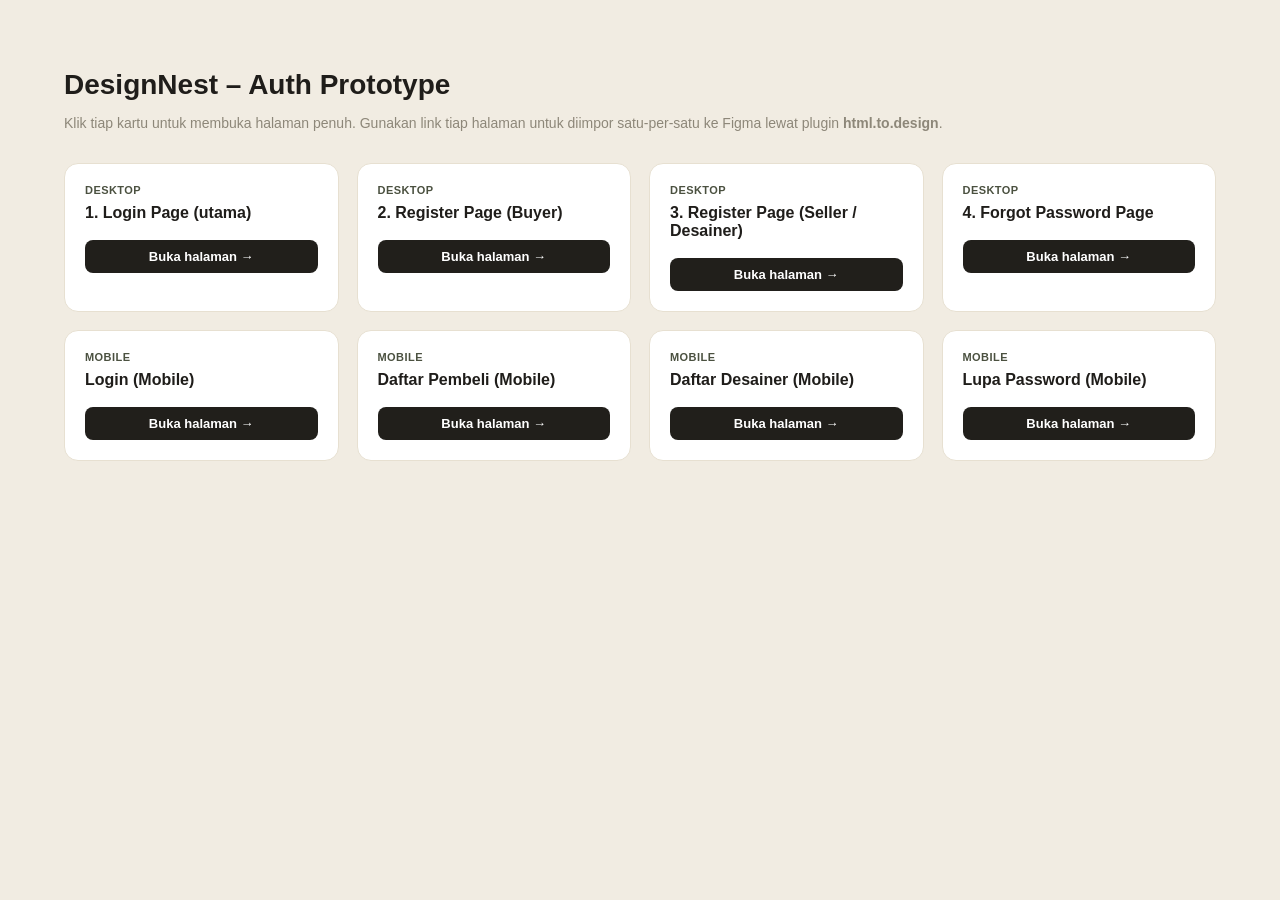
==== index.html @ d2ca40c4 "Add DesignNest auth prototype (desktop & mobile, 8 pages)" ====
<!DOCTYPE html>
<html lang="id">
<head>
<meta charset="UTF-8" />
<title>DesignNest – Prototype Index</title>
<meta name="viewport" content="width=device-width, initial-scale=1.0" />
<link rel="stylesheet" href="assets/style.css" />
</head>
<body>

<div class="gallery">
  <h1>DesignNest – Auth Prototype</h1>
  <p class="lead">Klik tiap kartu untuk membuka halaman penuh. Gunakan link tiap halaman untuk diimpor satu-per-satu ke Figma lewat plugin <strong>html.to.design</strong>.</p>

  <div class="gallery-grid">
    <div class="gallery-card">
      <span class="tag">Desktop</span>
      <h3>1. Login Page (utama)</h3>
      <a class="open" href="login.html">Buka halaman →</a>
    </div>
    <div class="gallery-card">
      <span class="tag">Desktop</span>
      <h3>2. Register Page (Buyer)</h3>
      <a class="open" href="register-buyer.html">Buka halaman →</a>
    </div>
    <div class="gallery-card">
      <span class="tag">Desktop</span>
      <h3>3. Register Page (Seller / Desainer)</h3>
      <a class="open" href="register-seller.html">Buka halaman →</a>
    </div>
    <div class="gallery-card">
      <span class="tag">Desktop</span>
      <h3>4. Forgot Password Page</h3>
      <a class="open" href="forgot-password.html">Buka halaman →</a>
    </div>
    <div class="gallery-card">
      <span class="tag">Mobile</span>
      <h3>Login (Mobile)</h3>
      <a class="open" href="mobile-login.html">Buka halaman →</a>
    </div>
    <div class="gallery-card">
      <span class="tag">Mobile</span>
      <h3>Daftar Pembeli (Mobile)</h3>
      <a class="open" href="mobile-register-buyer.html">Buka halaman →</a>
    </div>
    <div class="gallery-card">
      <span class="tag">Mobile</span>
      <h3>Daftar Desainer (Mobile)</h3>
      <a class="open" href="mobile-register-seller.html">Buka halaman →</a>
    </div>
    <div class="gallery-card">
      <span class="tag">Mobile</span>
      <h3>Lupa Password (Mobile)</h3>
      <a class="open" href="mobile-forgot-password.html">Buka halaman →</a>
    </div>
  </div>
</div>

</body>
</html>
---- assets/style.css ----
/* ====================================================
   DesignNest – Auth Prototype
   Shared styles for desktop & mobile pages
   ==================================================== */

:root {
  --bg-page: #f1ece2;
  --card-bg: #ffffff;
  --text-dark: #1f1d1a;
  --text-muted: #8d8779;
  --text-faint: #b7b1a2;
  --border: #e7e0d1;
  --input-bg: #f8f5ee;
  --accent-dark: #211f1b;
  --accent-olive: #6b7257;
  --accent-olive-dark: #4b5140;
  --accent-tan: #c9b79c;
  --accent-cream: #e9e2d2;
  --danger-soft: #d9cdb8;
  --radius-lg: 22px;
  --radius-md: 14px;
  --radius-sm: 10px;
  --font: "Inter", -apple-system, BlinkMacSystemFont, "Segoe UI", Roboto, Helvetica, Arial, sans-serif;
}

* { box-sizing: border-box; }

html, body {
  margin: 0;
  padding: 0;
  font-family: var(--font);
  background: var(--bg-page);
  color: var(--text-dark);
  -webkit-font-smoothing: antialiased;
}

a { color: inherit; text-decoration: none; }

/* ---------------- Logo ---------------- */
.logo {
  display: flex;
  align-items: center;
  gap: 10px;
  font-weight: 700;
  font-size: 16px;
  letter-spacing: 0.1px;
  color: var(--text-dark);
}
.logo-mark {
  width: 26px;
  height: 26px;
  border-radius: 7px;
  background: var(--accent-dark);
  display: flex;
  align-items: center;
  justify-content: center;
  flex-shrink: 0;
}
.logo-mark svg { width: 14px; height: 14px; }

/* ---------------- Buttons ---------------- */
.btn {
  display: flex;
  align-items: center;
  justify-content: center;
  gap: 10px;
  width: 100%;
  height: 48px;
  border-radius: var(--radius-sm);
  font-size: 14px;
  font-weight: 600;
  cursor: pointer;
  border: 1px solid transparent;
  font-family: var(--font);
}
.btn-primary {
  background: var(--accent-dark);
  color: #ffffff;
}
.btn-outline {
  background: #ffffff;
  color: var(--text-dark);
  border: 1px solid var(--border);
  font-weight: 500;
}
.btn-outline svg { width: 17px; height: 17px; }

/* ---------------- Form elements ---------------- */
.field { margin-bottom: 13px; }
.field label {
  display: block;
  font-size: 12px;
  font-weight: 600;
  color: var(--text-dark);
  margin-bottom: 6px;
}
.input-wrap {
  position: relative;
  display: flex;
  align-items: center;
  background: var(--input-bg);
  border: 1px solid var(--border);
  border-radius: var(--radius-sm);
  height: 46px;
  padding: 0 14px;
}
.input-wrap .icon-left {
  width: 17px; height: 17px; flex-shrink: 0; color: var(--text-faint); margin-right: 10px;
}
.input-wrap input, .input-wrap select {
  border: none;
  background: transparent;
  outline: none;
  width: 100%;
  height: 100%;
  font-size: 13.5px;
  color: var(--text-dark);
  font-family: var(--font);
  appearance: none;
}
.input-wrap input::placeholder { color: var(--text-faint); }
.input-wrap .icon-right {
  width: 17px; height: 17px; flex-shrink: 0; color: var(--text-faint); margin-left: 8px; cursor: pointer;
}
select { color: var(--text-faint); cursor: pointer; }

.row-between {
  display: flex;
  align-items: center;
  justify-content: space-between;
  margin: 4px 0 16px;
  font-size: 12.5px;
}
.checkbox-line {
  display: flex;
  align-items: center;
  gap: 7px;
  color: var(--text-muted);
}
.checkbox-line input { width: 14px; height: 14px; accent-color: var(--accent-dark); }
.link-muted { color: var(--text-muted); font-weight: 500; }
.link-strong { color: var(--text-dark); font-weight: 700; }

.divider {
  display: flex;
  align-items: center;
  gap: 10px;
  margin: 16px 0;
  color: var(--text-faint);
  font-size: 12px;
}
.divider::before, .divider::after {
  content: "";
  flex: 1;
  height: 1px;
  background: var(--border);
}

.social-stack { display: flex; flex-direction: column; gap: 10px; }

.footer-note {
  text-align: center;
  margin-top: 18px;
  font-size: 13px;
  color: var(--text-muted);
}

.section-label {
  font-size: 12px;
  font-weight: 700;
  color: var(--text-dark);
  margin: 18px 0 10px;
  padding-top: 14px;
  border-top: 1px dashed var(--border);
}

.back-link {
  display: inline-flex;
  align-items: center;
  gap: 6px;
  font-size: 13px;
  color: var(--text-muted);
  font-weight: 600;
  margin-top: 18px;
}
.back-link svg { width: 14px; height: 14px; }

/* ---------------- Headings ---------------- */
.form-heading {
  font-size: 24px;
  font-weight: 700;
  margin: 20px 0 6px;
  color: var(--text-dark);
}
.form-subtext {
  font-size: 13px;
  color: var(--text-muted);
  margin: 0 0 22px;
  line-height: 1.5;
}

/* ================================================
   DESKTOP AUTH SHELL
   ================================================ */
.page-center {
  min-height: 100vh;
  display: flex;
  align-items: center;
  justify-content: center;
  padding: 40px 20px;
}

.auth-shell {
  width: 980px;
  background: #ffffff;
  border-radius: var(--radius-lg);
  border: 1px solid var(--border);
  overflow: hidden;
  box-shadow: 0 20px 60px rgba(31, 29, 26, 0.08);
}

.auth-shell-inner {
  display: flex;
  min-height: 560px;
}

.auth-panel-form {
  width: 440px;
  flex-shrink: 0;
  padding: 36px 44px;
  display: flex;
  flex-direction: column;
  justify-content: center;
}

.auth-panel-image {
  flex: 1;
  position: relative;
  background: linear-gradient(160deg, #ece6d8 0%, #e3dcc8 55%, #d8d0ba 100%);
  overflow: hidden;
  padding: 32px;
  display: flex;
  flex-direction: column;
  justify-content: flex-end;
}

.trust-bar {
  display: flex;
  border-top: 1px solid var(--border);
}
.trust-item {
  flex: 1;
  display: flex;
  align-items: center;
  gap: 8px;
  padding: 16px 20px;
  font-size: 11.5px;
  font-weight: 600;
  color: var(--text-muted);
  border-right: 1px solid var(--border);
}
.trust-item:last-child { border-right: none; }
.trust-item svg { width: 16px; height: 16px; color: var(--accent-olive-dark); flex-shrink: 0; }

/* ---- moodboard decorative illustration ---- */
.moodboard { position: absolute; inset: 0; }
.swatch {
  position: absolute;
  border-radius: 10px;
  box-shadow: 0 10px 24px rgba(0,0,0,0.08);
}
.sw-olive { background: #6f7452; }
.sw-tan { background: #cdb897; }
.sw-charcoal { background: #30302a; }
.sw-cream { background: #f1ebdc; border: 1px solid #e0d8c3; }
.sw-paper {
  background: #faf7f0;
  border: 1px solid #e4ddc9;
}

.sketch-svg { position: absolute; opacity: 0.85; }

.polaroid {
  position: absolute;
  background: #ffffff;
  padding: 10px 10px 16px;
  border-radius: 4px;
  box-shadow: 0 14px 30px rgba(0,0,0,0.18);
  text-align: center;
  font-size: 11px;
  font-weight: 700;
  color: var(--text-dark);
}
.polaroid .polaroid-img {
  width: 118px;
  height: 90px;
  border-radius: 2px;
  margin-bottom: 10px;
}

.image-copy {
  position: relative;
  z-index: 2;
}
.image-copy h1 {
  font-size: 30px;
  line-height: 1.15;
  font-weight: 700;
  color: var(--text-dark);
  margin: 0 0 10px;
  max-width: 280px;
}
.image-copy p {
  font-size: 13px;
  color: #585345;
  max-width: 300px;
  line-height: 1.55;
  margin: 0;
}
.image-copy.align-bottom-right { text-align: right; margin-left: auto; }
.image-copy.align-bottom-right h1 { margin-left: auto; }
.image-copy.align-bottom-right p { margin-left: auto; }

/* ================================================
   MOBILE PHONE FRAME
   ================================================ */
.phone-wrap {
  min-height: 100vh;
  display: flex;
  align-items: center;
  justify-content: center;
  padding: 30px;
}
.phone-frame {
  width: 375px;
  background: #ffffff;
  border-radius: 36px;
  border: 1px solid var(--border);
  box-shadow: 0 24px 60px rgba(31,29,26,0.12);
  overflow: hidden;
}
.status-bar {
  display: flex;
  align-items: center;
  justify-content: space-between;
  padding: 14px 22px 6px;
  font-size: 13px;
  font-weight: 600;
  color: var(--text-dark);
}
.status-icons { display: flex; align-items: center; gap: 5px; }
.status-icons svg { width: 16px; height: 11px; }

.phone-logo-row { padding: 6px 22px 0; }

.phone-image-banner {
  position: relative;
  height: 148px;
  margin: 14px 22px 0;
  border-radius: var(--radius-md);
  overflow: hidden;
  background: linear-gradient(160deg, #ece6d8 0%, #e3dcc8 55%, #d8d0ba 100%);
}
.phone-image-banner .image-copy { padding: 14px; }
.phone-image-banner .image-copy h1 { font-size: 17px; max-width: 200px; margin-bottom: 4px; }
.phone-image-banner .image-copy p { font-size: 10.5px; max-width: 190px; line-height: 1.4; }

.phone-form {
  padding: 18px 22px 26px;
}
.phone-form .form-heading { font-size: 19px; margin-top: 6px; }
.phone-form .form-subtext { font-size: 11.5px; margin-bottom: 16px; }
.phone-form .field { margin-bottom: 10px; }
.phone-form .input-wrap { height: 42px; }
.phone-form .btn { height: 44px; font-size: 13px; }
.phone-form .footer-note { font-size: 12px; margin-top: 14px; }

/* gallery index page */
.gallery {
  max-width: 1200px;
  margin: 0 auto;
  padding: 50px 24px 80px;
}
.gallery h1 { font-size: 28px; margin-bottom: 6px; }
.gallery p.lead { color: var(--text-muted); margin-bottom: 32px; font-size: 14px; }
.gallery-grid {
  display: grid;
  grid-template-columns: repeat(auto-fill, minmax(220px, 1fr));
  gap: 18px;
}
.gallery-card {
  border: 1px solid var(--border);
  border-radius: var(--radius-md);
  background: #fff;
  padding: 20px;
  display: flex;
  flex-direction: column;
  gap: 8px;
}
.gallery-card .tag {
  font-size: 11px;
  font-weight: 700;
  color: var(--accent-olive-dark);
  text-transform: uppercase;
  letter-spacing: 0.04em;
}
.gallery-card h3 { margin: 0; font-size: 16px; }
.gallery-card a.open {
  margin-top: 10px;
  font-size: 13px;
  font-weight: 700;
  color: #fff;
  background: var(--accent-dark);
  padding: 9px 0;
  border-radius: 8px;
  text-align: center;
}
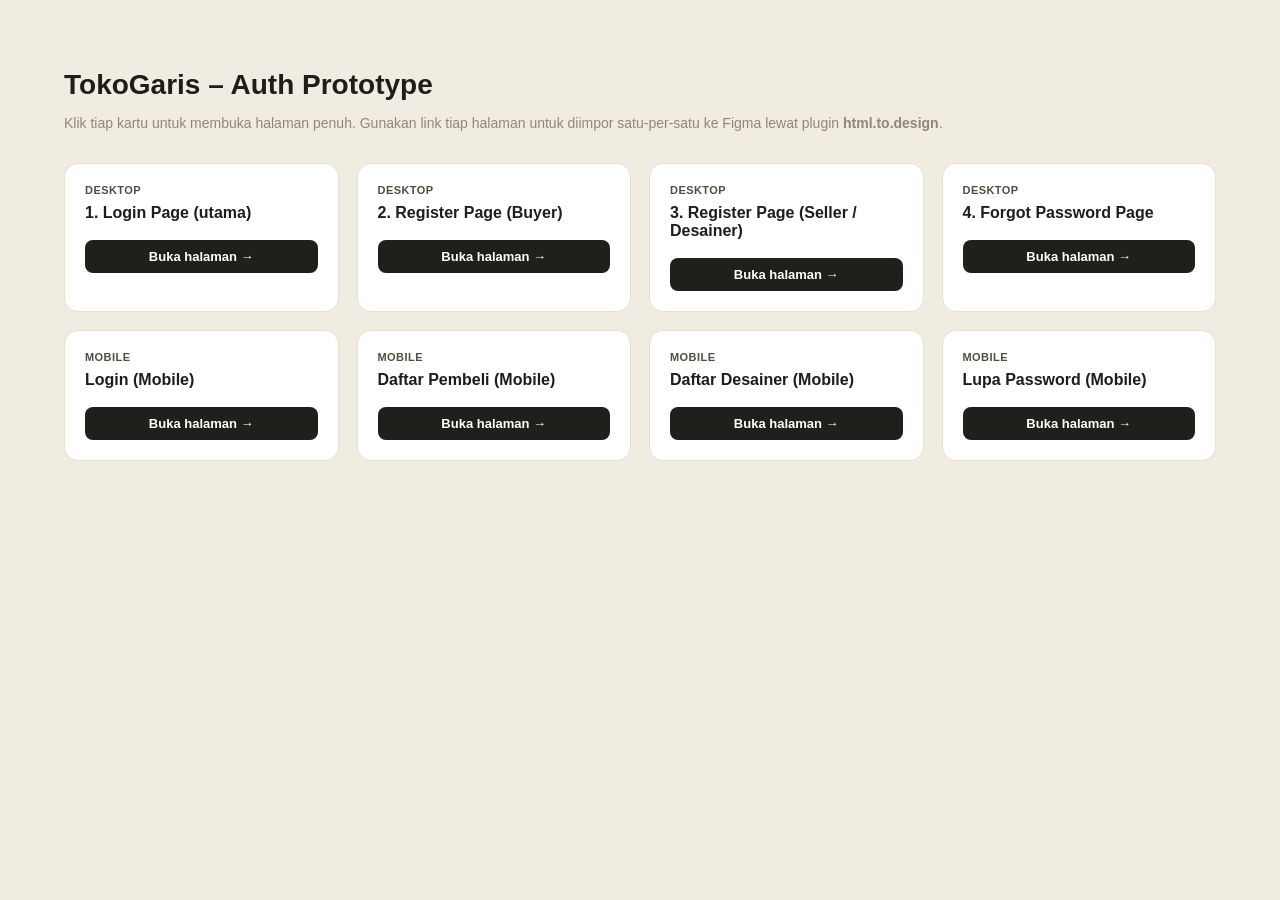
==== commit 7a4a77dc: "Rename brand from DesignNest to TokoGaris" ====
--- a/index.html
+++ b/index.html
@@ -2,14 +2,14 @@
 <html lang="id">
 <head>
 <meta charset="UTF-8" />
-<title>DesignNest – Prototype Index</title>
+<title>TokoGaris – Prototype Index</title>
 <meta name="viewport" content="width=device-width, initial-scale=1.0" />
 <link rel="stylesheet" href="assets/style.css" />
 </head>
 <body>
 
 <div class="gallery">
-  <h1>DesignNest – Auth Prototype</h1>
+  <h1>TokoGaris – Auth Prototype</h1>
   <p class="lead">Klik tiap kartu untuk membuka halaman penuh. Gunakan link tiap halaman untuk diimpor satu-per-satu ke Figma lewat plugin <strong>html.to.design</strong>.</p>
 
   <div class="gallery-grid">
--- a/assets/style.css
+++ b/assets/style.css
@@ -322,6 +322,62 @@
 .image-copy.align-bottom-right p { margin-left: auto; }
 
 /* ================================================
+   TABLET / iPAD RESPONSIVE
+   Covers iPad mini/standard/Air/Pro, portrait + landscape
+   (CSS viewport widths roughly 744px–1194px)
+   ================================================ */
+@media (max-width: 1100px) {
+  .page-center { padding: 28px 20px; }
+
+  .auth-shell {
+    width: 100%;
+    max-width: 860px;
+  }
+
+  .auth-shell-inner { min-height: 0; }
+
+  .auth-panel-form {
+    width: 380px;
+    padding: 32px 34px;
+  }
+
+  .auth-panel-image { padding: 24px; }
+
+  .image-copy h1 { font-size: 25px; max-width: 230px; }
+  .image-copy p { font-size: 12.5px; max-width: 250px; }
+
+  .trust-item {
+    font-size: 10.5px;
+    padding: 14px 12px;
+    gap: 6px;
+  }
+  .trust-item svg { width: 14px; height: 14px; }
+}
+
+/* Narrower tablets in portrait (e.g. iPad mini 768px, split-view) —
+   still two columns but tighter form panel */
+@media (max-width: 820px) {
+  .auth-panel-form { width: 340px; padding: 28px 26px; }
+  .image-copy h1 { font-size: 21px; max-width: 190px; }
+  .image-copy p { font-size: 12px; max-width: 210px; }
+}
+
+/* Fallback: true phone-width viewports loading a desktop page directly
+   (dedicated mobile-*.html pages are unaffected by this) */
+@media (max-width: 700px) {
+  .auth-shell { max-width: 440px; }
+  .auth-shell-inner { flex-direction: column; }
+  .auth-panel-image {
+    min-height: 220px;
+    padding: 20px;
+  }
+  .auth-panel-form { width: 100%; padding: 28px 24px; }
+  .trust-bar { flex-direction: column; }
+  .trust-item { border-right: none; border-bottom: 1px solid var(--border); }
+  .trust-item:last-child { border-bottom: none; }
+}
+
+/* ================================================
    MOBILE PHONE FRAME
    ================================================ */
 .phone-wrap {
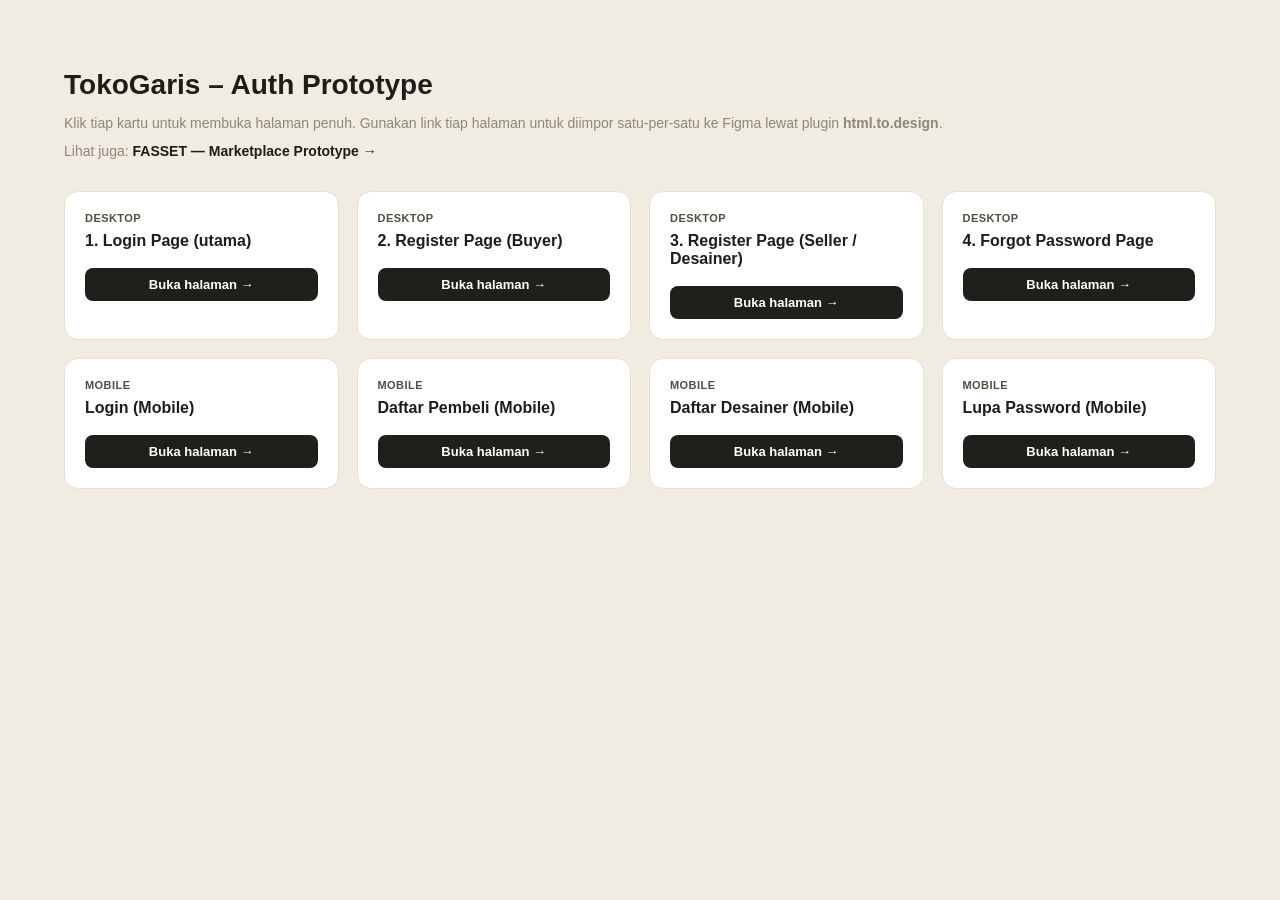
==== commit c85b2433: "Add FASSET marketplace prototype (HTML/CSS) Adds 5 static HTML/CSS screens for the FASSET B2B fashio" ====
--- a/index.html
+++ b/index.html
@@ -11,6 +11,7 @@
 <div class="gallery">
   <h1>TokoGaris – Auth Prototype</h1>
   <p class="lead">Klik tiap kartu untuk membuka halaman penuh. Gunakan link tiap halaman untuk diimpor satu-per-satu ke Figma lewat plugin <strong>html.to.design</strong>.</p>
+  <p class="lead" style="margin-top:-20px;">Lihat juga: <a href="fasset-index.html" class="link-strong">FASSET — Marketplace Prototype →</a></p>
 
   <div class="gallery-grid">
     <div class="gallery-card">
--- a/assets/style.css
+++ b/assets/style.css
@@ -1,5 +1,5 @@
 /* ====================================================
-   DesignNest – Auth Prototype
+   TokoGaris – Auth Prototype
    Shared styles for desktop & mobile pages
    ==================================================== */
 
